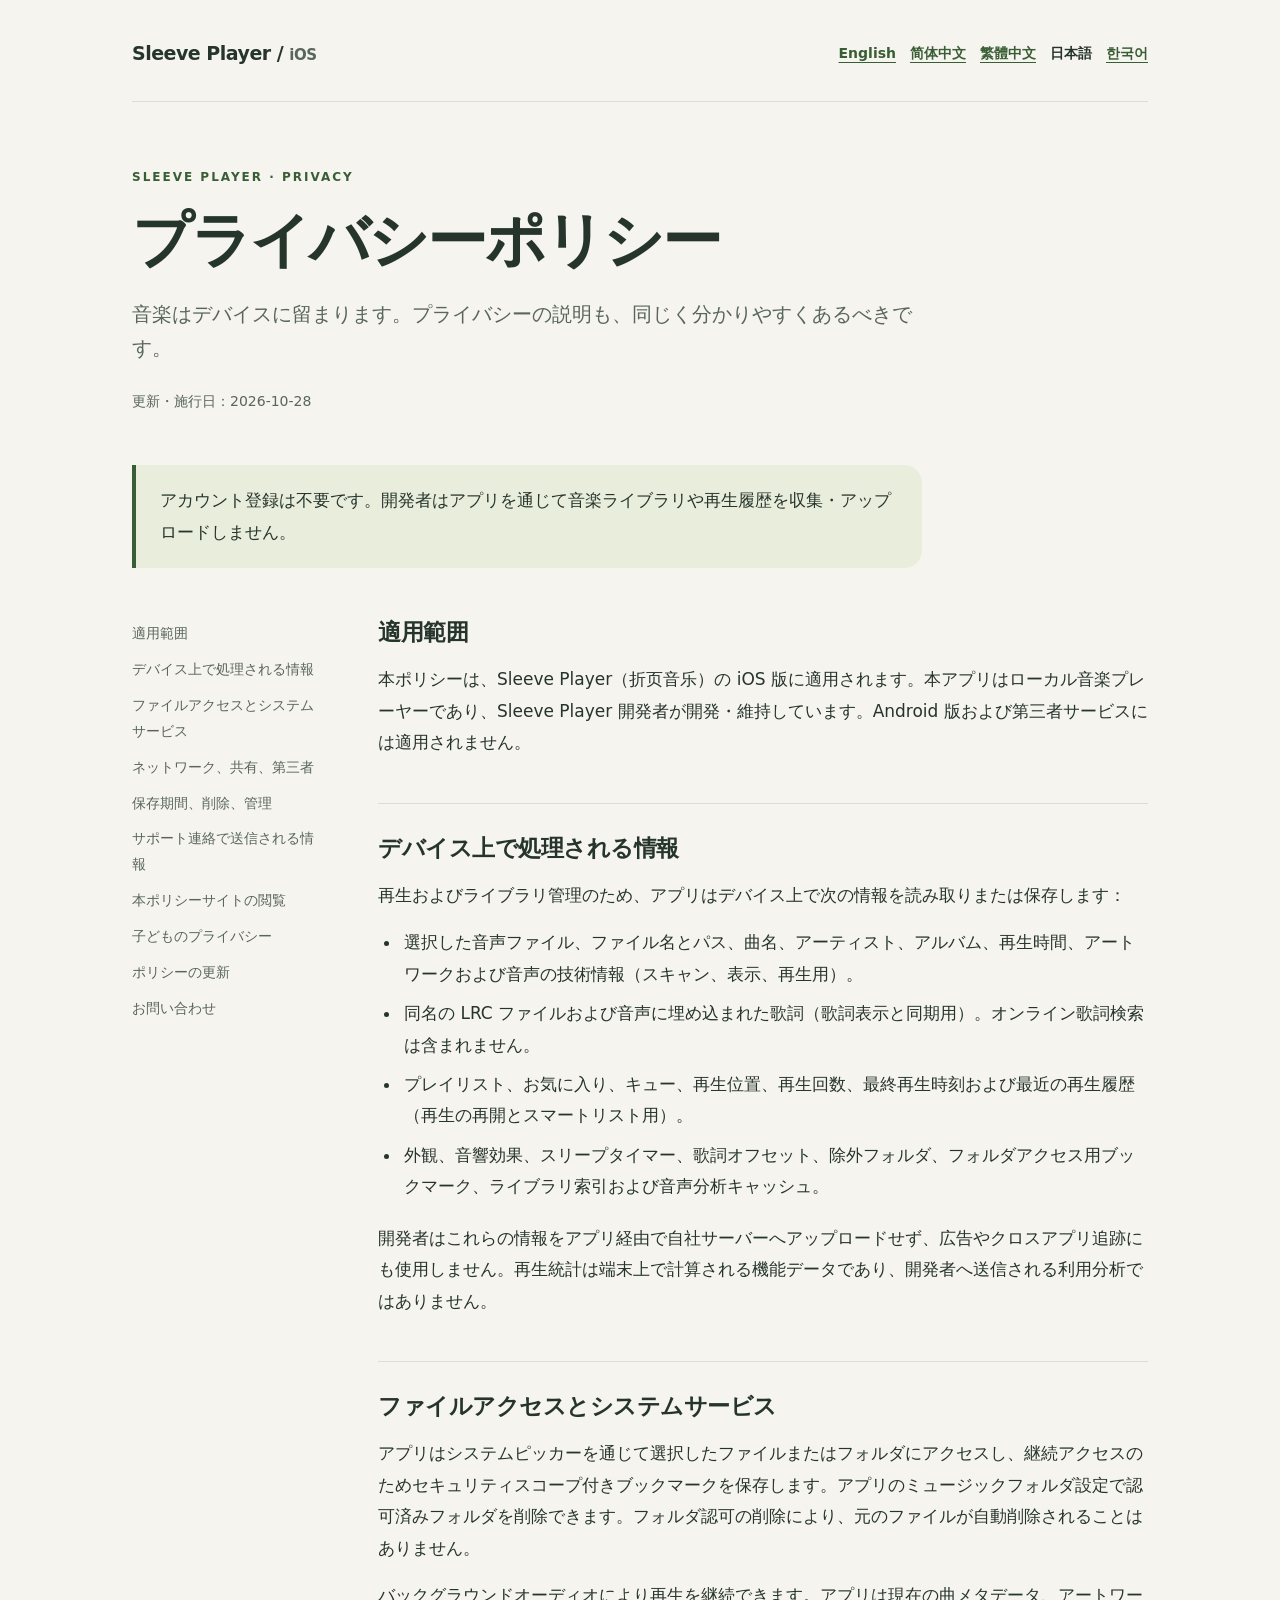
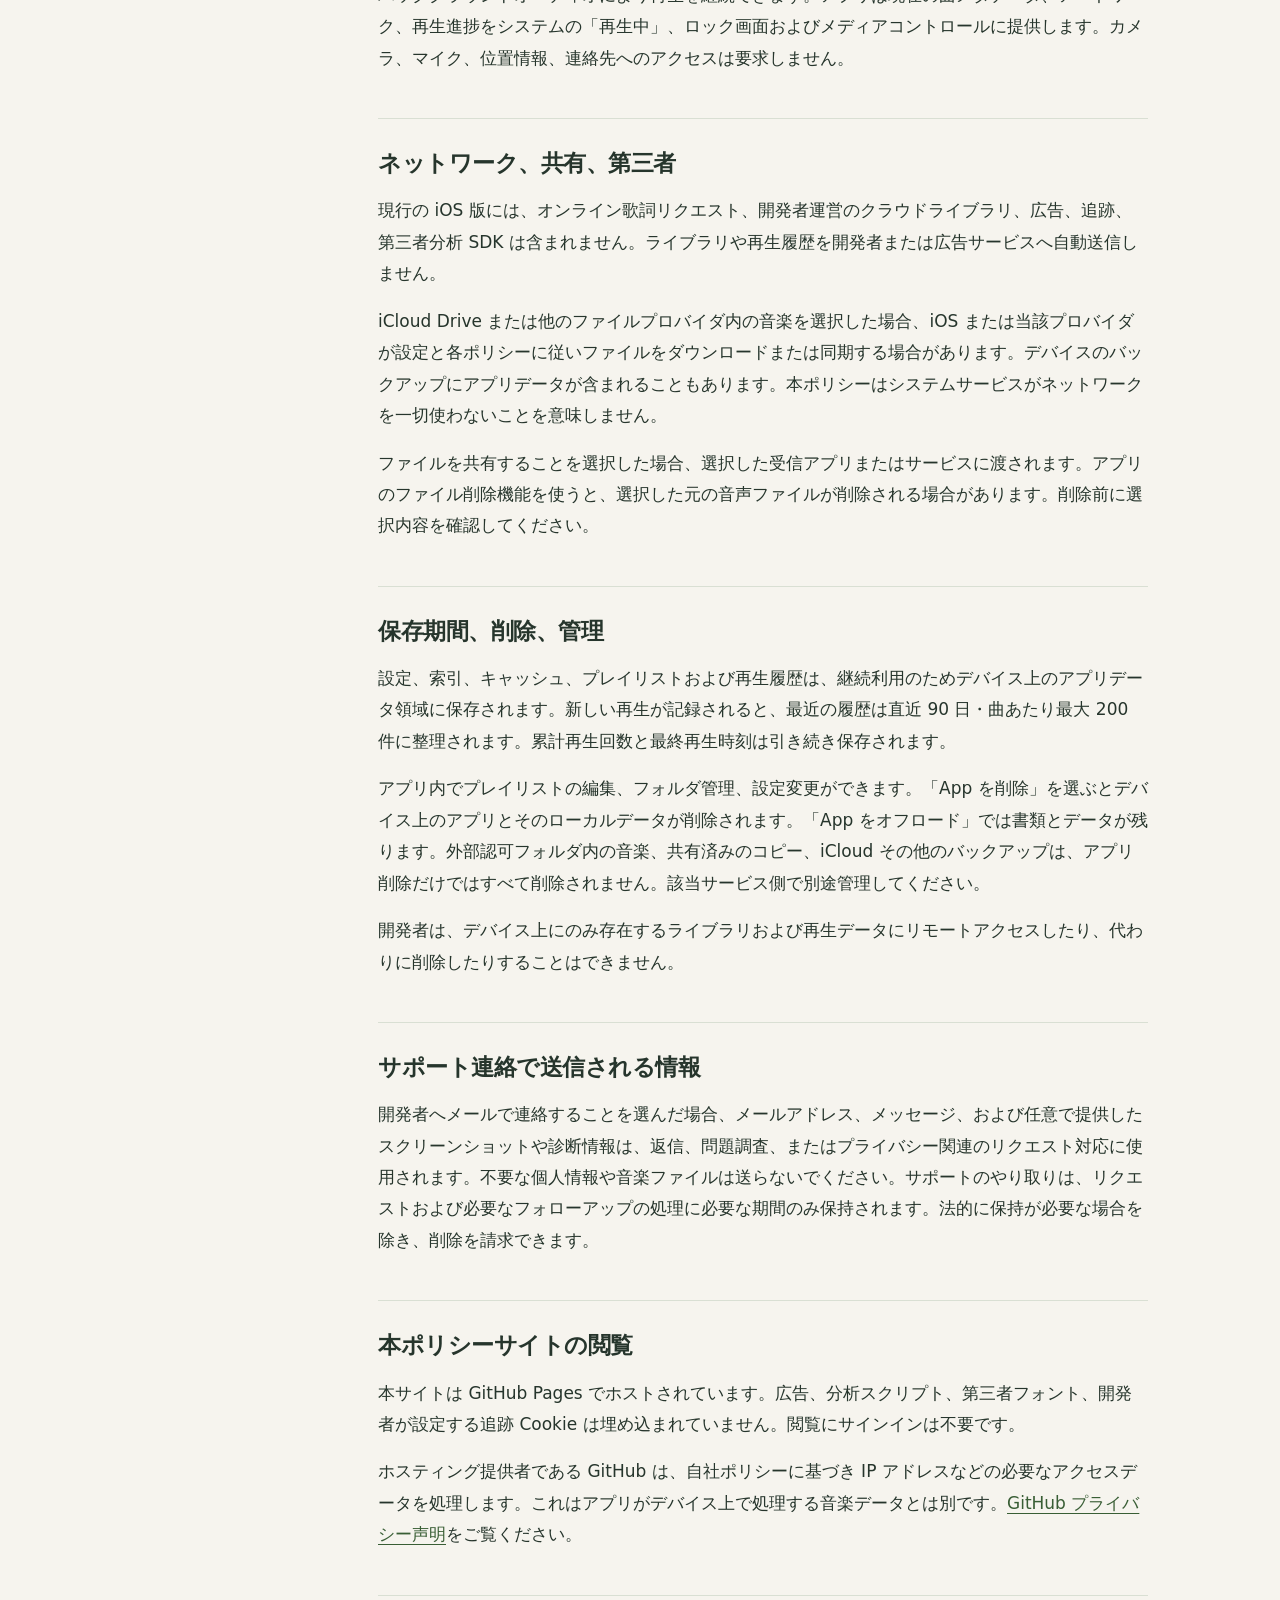
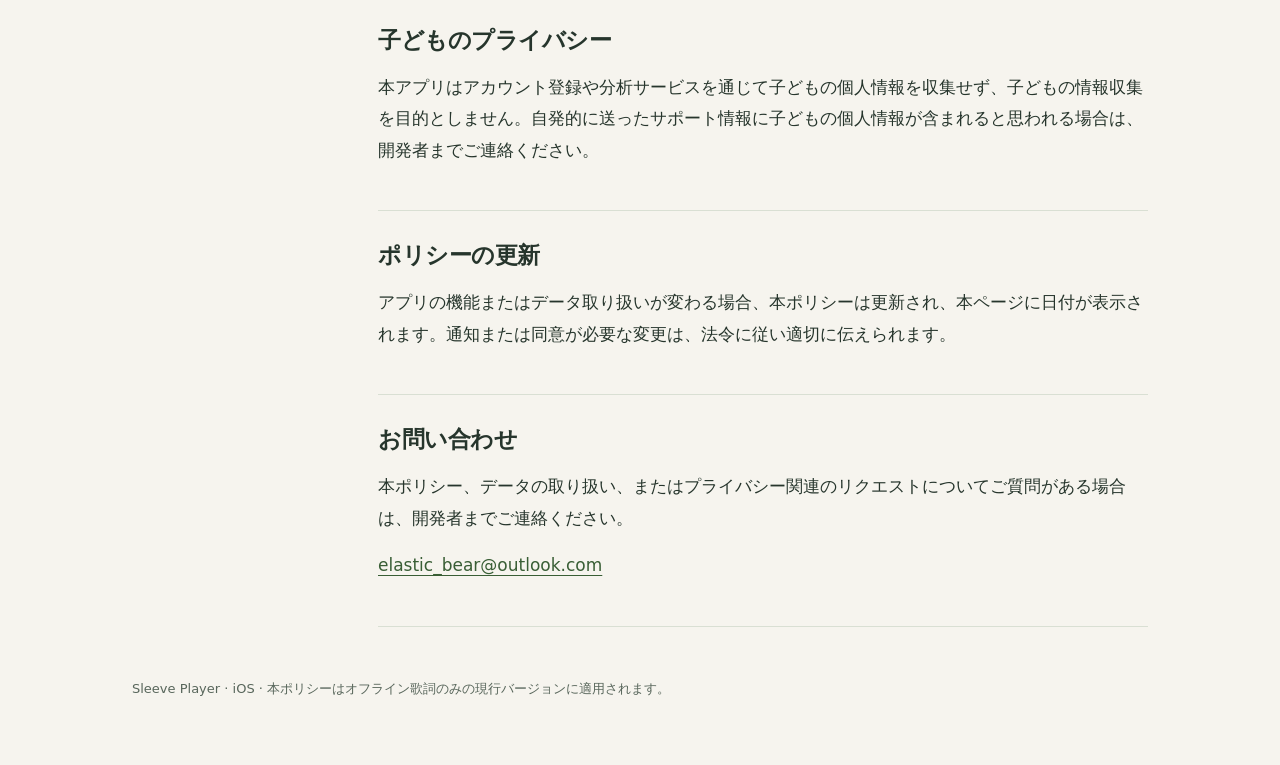
==== ja.html @ a783c84b "Add Sleeve Player iOS privacy policy (5 languages)" ====
<!doctype html>
<html lang="ja"><head><meta charset="utf-8"><meta name="viewport" content="width=device-width, initial-scale=1"><meta name="color-scheme" content="light dark"><meta name="referrer" content="no-referrer"><meta name="description" content="Sleeve Player iOS · プライバシーポリシー"><title>プライバシーポリシー · Sleeve Player</title><link rel="icon" href="data:image/svg+xml,%3Csvg xmlns=%22http://www.w3.org/2000/svg%22 viewBox=%220 0 32 32%22%3E%3Crect width=%2232%22 height=%2232%22 rx=%228%22 fill=%22%23395e35%22/%3E%3Ccircle cx=%2216%22 cy=%2216%22 r=%229%22 fill=%22%23e8eddc%22/%3E%3Ccircle cx=%2216%22 cy=%2216%22 r=%223%22 fill=%22%23395e35%22/%3E%3C/svg%3E"><link rel="stylesheet" href="style.css"><link rel="alternate" hreflang="en" href="index.html"><link rel="alternate" hreflang="zh-Hans" href="zh-hans.html"><link rel="alternate" hreflang="zh-Hant" href="zh-hant.html"><link rel="alternate" hreflang="ja" href="ja.html"><link rel="alternate" hreflang="ko" href="ko.html"><link rel="alternate" hreflang="x-default" href="index.html"></head>
<body><a class="skip" href="#policy">本文へスキップ</a><div class="shell"><div class="brand"><strong>Sleeve Player<span aria-hidden="true"> / </span><span class="note">iOS</span></strong><nav aria-label="Language"><a href="index.html" lang="en" hreflang="en">English</a><a href="zh-hans.html" lang="zh-Hans" hreflang="zh-Hans">简体中文</a><a href="zh-hant.html" lang="zh-Hant" hreflang="zh-Hant">繁體中文</a><span lang="ja" aria-current="page">日本語</span><a href="ko.html" lang="ko" hreflang="ko">한국어</a></nav></div><header><div class="eyebrow">SLEEVE PLAYER · PRIVACY</div><h1>プライバシーポリシー</h1><p class="lead">音楽はデバイスに留まります。プライバシーの説明も、同じく分かりやすくあるべきです。</p><p class="date">更新・施行日：2026-10-28</p></header><div class="summary"><p>アカウント登録は不要です。開発者はアプリを通じて音楽ライブラリや再生履歴を収集・アップロードしません。</p></div><main id="policy" class="layout"><aside aria-label="目次"><a href="#scope">適用範囲</a><a href="#local">デバイス上で処理される情報</a><a href="#permissions">ファイルアクセスとシステムサービス</a><a href="#network">ネットワーク、共有、第三者</a><a href="#retention">保存期間、削除、管理</a><a href="#support">サポート連絡で送信される情報</a><a href="#website">本ポリシーサイトの閲覧</a><a href="#children">子どものプライバシー</a><a href="#updates">ポリシーの更新</a><a href="#contact">お問い合わせ</a></aside><article><section id="scope"><h2>適用範囲</h2><p>本ポリシーは、Sleeve Player（折页音乐）の iOS 版に適用されます。本アプリはローカル音楽プレーヤーであり、Sleeve Player 開発者が開発・維持しています。Android 版および第三者サービスには適用されません。</p></section><section id="local"><h2>デバイス上で処理される情報</h2><p>再生およびライブラリ管理のため、アプリはデバイス上で次の情報を読み取りまたは保存します：</p><ul><li>選択した音声ファイル、ファイル名とパス、曲名、アーティスト、アルバム、再生時間、アートワークおよび音声の技術情報（スキャン、表示、再生用）。</li><li>同名の LRC ファイルおよび音声に埋め込まれた歌詞（歌詞表示と同期用）。オンライン歌詞検索は含まれません。</li><li>プレイリスト、お気に入り、キュー、再生位置、再生回数、最終再生時刻および最近の再生履歴（再生の再開とスマートリスト用）。</li><li>外観、音響効果、スリープタイマー、歌詞オフセット、除外フォルダ、フォルダアクセス用ブックマーク、ライブラリ索引および音声分析キャッシュ。</li></ul><p>開発者はこれらの情報をアプリ経由で自社サーバーへアップロードせず、広告やクロスアプリ追跡にも使用しません。再生統計は端末上で計算される機能データであり、開発者へ送信される利用分析ではありません。</p></section><section id="permissions"><h2>ファイルアクセスとシステムサービス</h2><p>アプリはシステムピッカーを通じて選択したファイルまたはフォルダにアクセスし、継続アクセスのためセキュリティスコープ付きブックマークを保存します。アプリのミュージックフォルダ設定で認可済みフォルダを削除できます。フォルダ認可の削除により、元のファイルが自動削除されることはありません。</p><p>バックグラウンドオーディオにより再生を継続できます。アプリは現在の曲メタデータ、アートワーク、再生進捗をシステムの「再生中」、ロック画面およびメディアコントロールに提供します。カメラ、マイク、位置情報、連絡先へのアクセスは要求しません。</p></section><section id="network"><h2>ネットワーク、共有、第三者</h2><p>現行の iOS 版には、オンライン歌詞リクエスト、開発者運営のクラウドライブラリ、広告、追跡、第三者分析 SDK は含まれません。ライブラリや再生履歴を開発者または広告サービスへ自動送信しません。</p><p>iCloud Drive または他のファイルプロバイダ内の音楽を選択した場合、iOS または当該プロバイダが設定と各ポリシーに従いファイルをダウンロードまたは同期する場合があります。デバイスのバックアップにアプリデータが含まれることもあります。本ポリシーはシステムサービスがネットワークを一切使わないことを意味しません。</p><p>ファイルを共有することを選択した場合、選択した受信アプリまたはサービスに渡されます。アプリのファイル削除機能を使うと、選択した元の音声ファイルが削除される場合があります。削除前に選択内容を確認してください。</p></section><section id="retention"><h2>保存期間、削除、管理</h2><p>設定、索引、キャッシュ、プレイリストおよび再生履歴は、継続利用のためデバイス上のアプリデータ領域に保存されます。新しい再生が記録されると、最近の履歴は直近 90 日・曲あたり最大 200 件に整理されます。累計再生回数と最終再生時刻は引き続き保存されます。</p><p>アプリ内でプレイリストの編集、フォルダ管理、設定変更ができます。「App を削除」を選ぶとデバイス上のアプリとそのローカルデータが削除されます。「App をオフロード」では書類とデータが残ります。外部認可フォルダ内の音楽、共有済みのコピー、iCloud その他のバックアップは、アプリ削除だけではすべて削除されません。該当サービス側で別途管理してください。</p><p>開発者は、デバイス上にのみ存在するライブラリおよび再生データにリモートアクセスしたり、代わりに削除したりすることはできません。</p></section><section id="support"><h2>サポート連絡で送信される情報</h2><p>開発者へメールで連絡することを選んだ場合、メールアドレス、メッセージ、および任意で提供したスクリーンショットや診断情報は、返信、問題調査、またはプライバシー関連のリクエスト対応に使用されます。不要な個人情報や音楽ファイルは送らないでください。サポートのやり取りは、リクエストおよび必要なフォローアップの処理に必要な期間のみ保持されます。法的に保持が必要な場合を除き、削除を請求できます。</p></section><section id="website"><h2>本ポリシーサイトの閲覧</h2><p>本サイトは GitHub Pages でホストされています。広告、分析スクリプト、第三者フォント、開発者が設定する追跡 Cookie は埋め込まれていません。閲覧にサインインは不要です。</p><p>ホスティング提供者である GitHub は、自社ポリシーに基づき IP アドレスなどの必要なアクセスデータを処理します。これはアプリがデバイス上で処理する音楽データとは別です。<a href="https://docs.github.com/en/site-policy/privacy-policies/github-general-privacy-statement" rel="noreferrer">GitHub プライバシー声明</a>をご覧ください。</p></section><section id="children"><h2>子どものプライバシー</h2><p>本アプリはアカウント登録や分析サービスを通じて子どもの個人情報を収集せず、子どもの情報収集を目的としません。自発的に送ったサポート情報に子どもの個人情報が含まれると思われる場合は、開発者までご連絡ください。</p></section><section id="updates"><h2>ポリシーの更新</h2><p>アプリの機能またはデータ取り扱いが変わる場合、本ポリシーは更新され、本ページに日付が表示されます。通知または同意が必要な変更は、法令に従い適切に伝えられます。</p></section><section id="contact"><h2>お問い合わせ</h2><p>本ポリシー、データの取り扱い、またはプライバシー関連のリクエストについてご質問がある場合は、開発者までご連絡ください。</p><p><a href="mailto:elastic_bear@outlook.com">elastic_bear@outlook.com</a></p></section></article></main><footer>Sleeve Player · iOS · 本ポリシーはオフライン歌詞のみの現行バージョンに適用されます。</footer></div></body></html>
---- style.css ----
:root{color-scheme:light dark;--bg:#f6f4ee;--paper:#fffefa;--ink:#26352c;--muted:#58665b;--line:#d9dfd3;--accent:#395e35;--wash:#e8eddc}*{box-sizing:border-box}html{scroll-behavior:smooth;scroll-padding-top:24px}body{margin:0;background:var(--bg);color:var(--ink);font:17px/1.85 system-ui,-apple-system,BlinkMacSystemFont,"Segoe UI",sans-serif}a{color:var(--accent);text-underline-offset:4px}a:focus-visible{outline:3px solid var(--accent);outline-offset:5px;border-radius:3px}.skip{position:absolute;left:16px;top:-100px;background:var(--paper);padding:8px 16px}.skip:focus{top:12px}.shell{max-width:1080px;margin:auto;padding:36px 32px 64px}.brand{display:flex;justify-content:space-between;align-items:center;gap:20px;padding-bottom:30px;border-bottom:1px solid var(--line);font-size:14px;font-weight:650}.brand strong{font-size:19px;letter-spacing:-.5px}.brand nav{display:flex;gap:10px 14px;flex-wrap:wrap;justify-content:flex-end;max-width:min(100%,420px)}header{padding:64px 0 34px;max-width:790px}.eyebrow{font-size:12px;font-weight:700;letter-spacing:2px;color:var(--accent)}h1{font-size:clamp(36px,6vw,60px);line-height:1.15;letter-spacing:-2px;margin:18px 0 22px}h2{font-size:23px;line-height:1.4;letter-spacing:-.5px;margin:0 0 16px}p{margin:0 0 16px}.lead{font-size:20px;color:var(--muted);line-height:1.7}.date{font-size:14px;color:var(--muted);margin-top:24px}.summary{border-left:4px solid var(--accent);padding:20px 24px;background:var(--wash);border-radius:0 18px 18px 0;max-width:790px}.summary p{margin:0}.layout{display:grid;grid-template-columns:190px minmax(0,1fr);gap:56px;padding-top:48px}aside{font-size:14px;align-self:start;position:sticky;top:24px}aside a{display:block;text-decoration:none;color:var(--muted);padding:5px 0}article{min-width:0}section{padding:0 0 28px;margin:0 0 28px;border-bottom:1px solid var(--line)}ul{padding-left:23px;margin:12px 0 20px}li{padding-left:3px;margin-bottom:8px}.note{font-size:15px;color:var(--muted)}footer{padding-top:22px;font-size:13px;color:var(--muted)}.contact-pending{border:1px dashed var(--line);padding:16px;border-radius:12px}.table-wrap{overflow-x:auto}table{border-collapse:collapse;width:100%;font-size:15px;margin:20px 0}th,td{border-bottom:1px solid var(--line);text-align:left;vertical-align:top;padding:12px 12px 12px 0}th{font-weight:650}th:first-child{width:28%}@media(max-width:720px){.shell{padding:24px 18px 44px}.brand{align-items:flex-start;flex-wrap:wrap}.brand nav{gap:8px 12px;max-width:100%;justify-content:flex-start;font-size:13px}header{padding-top:44px}.layout{grid-template-columns:1fr;gap:32px;padding-top:32px}aside{position:static;display:flex;flex-wrap:wrap;gap:4px 18px;border-bottom:1px solid var(--line);padding-bottom:22px}h1{letter-spacing:-1px}.lead{font-size:18px}.summary{padding:18px}body{font-size:16px}}@media(prefers-color-scheme:dark){:root{--bg:#17201b;--paper:#1c2820;--ink:#edf0e7;--muted:#b5c3b5;--line:#37473a;--accent:#bfd5a4;--wash:#253429}}@media(prefers-reduced-motion:reduce){html{scroll-behavior:auto}}@media print{body{background:white;color:black;font-size:11pt}.shell{padding:0}.brand nav,aside,.skip{display:none}.layout{display:block}header{padding-top:24px}section{break-inside:avoid}.summary{background:none}a{color:inherit}}
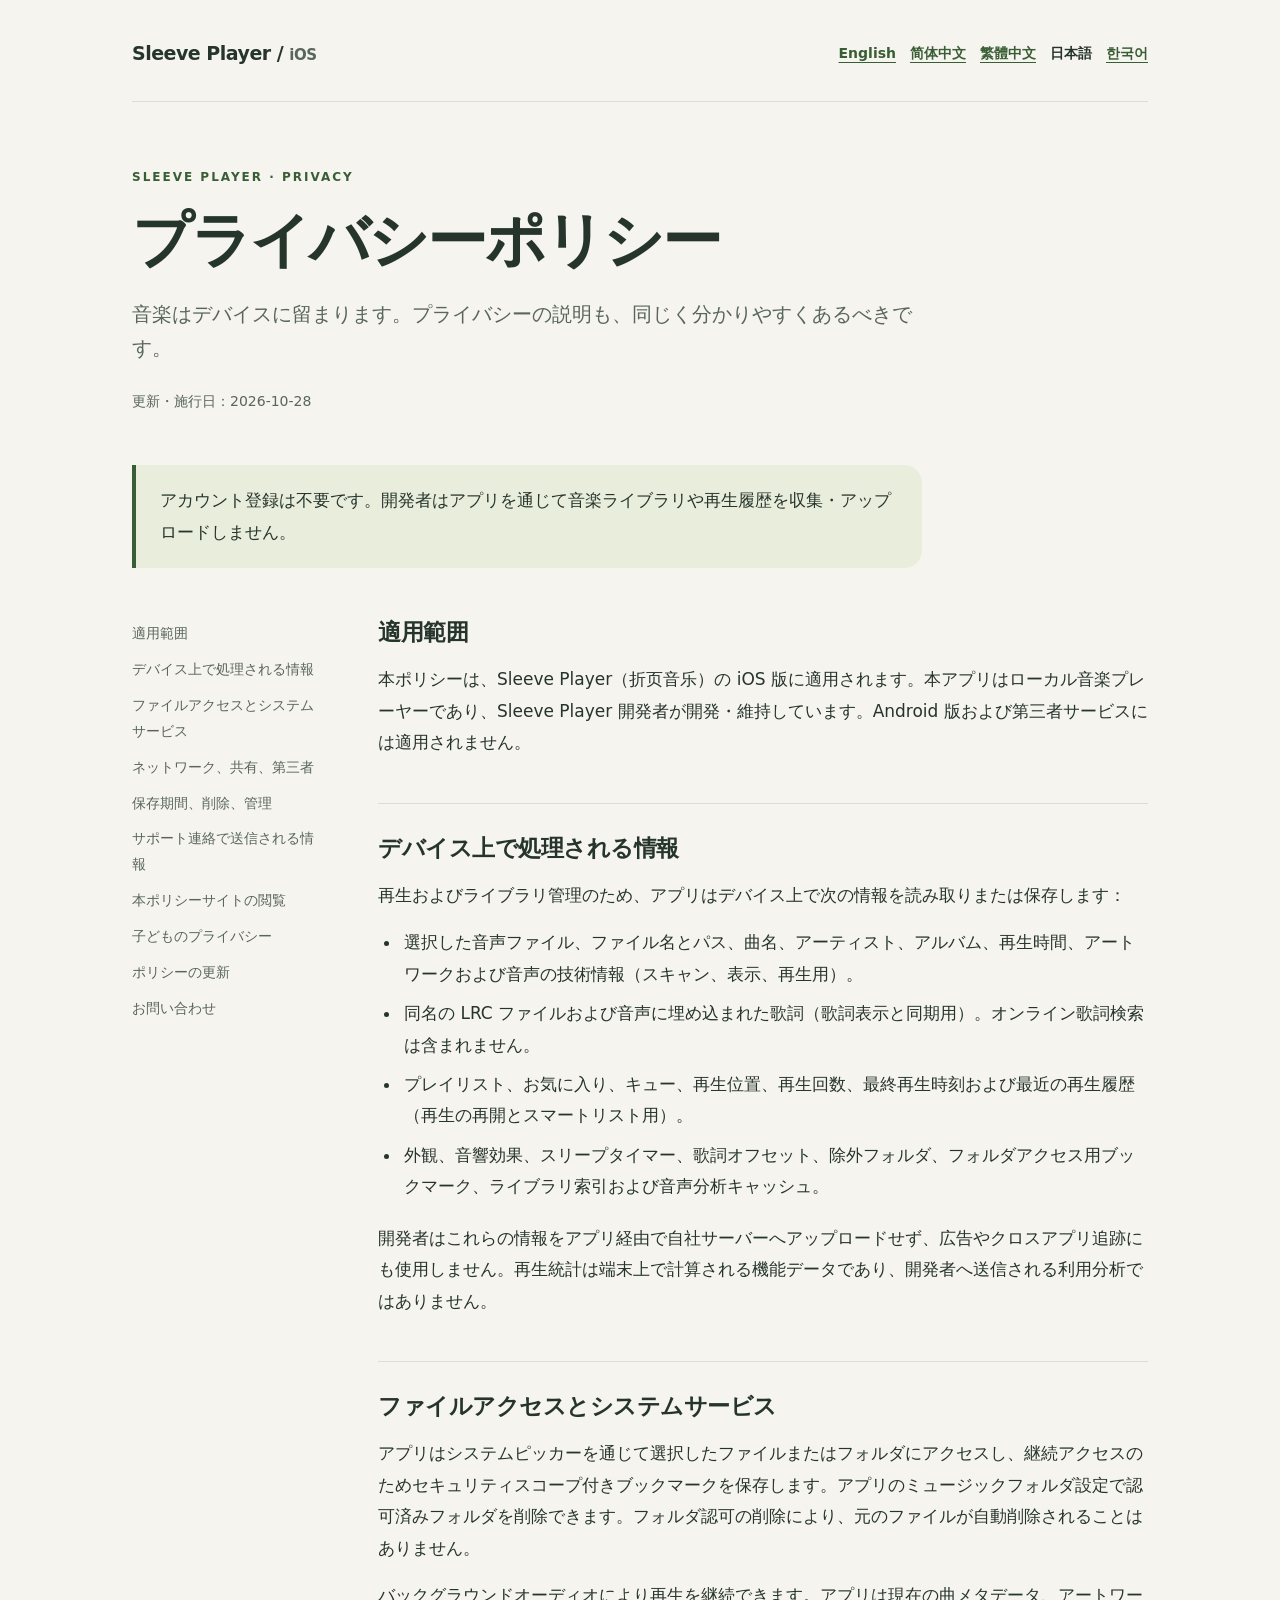
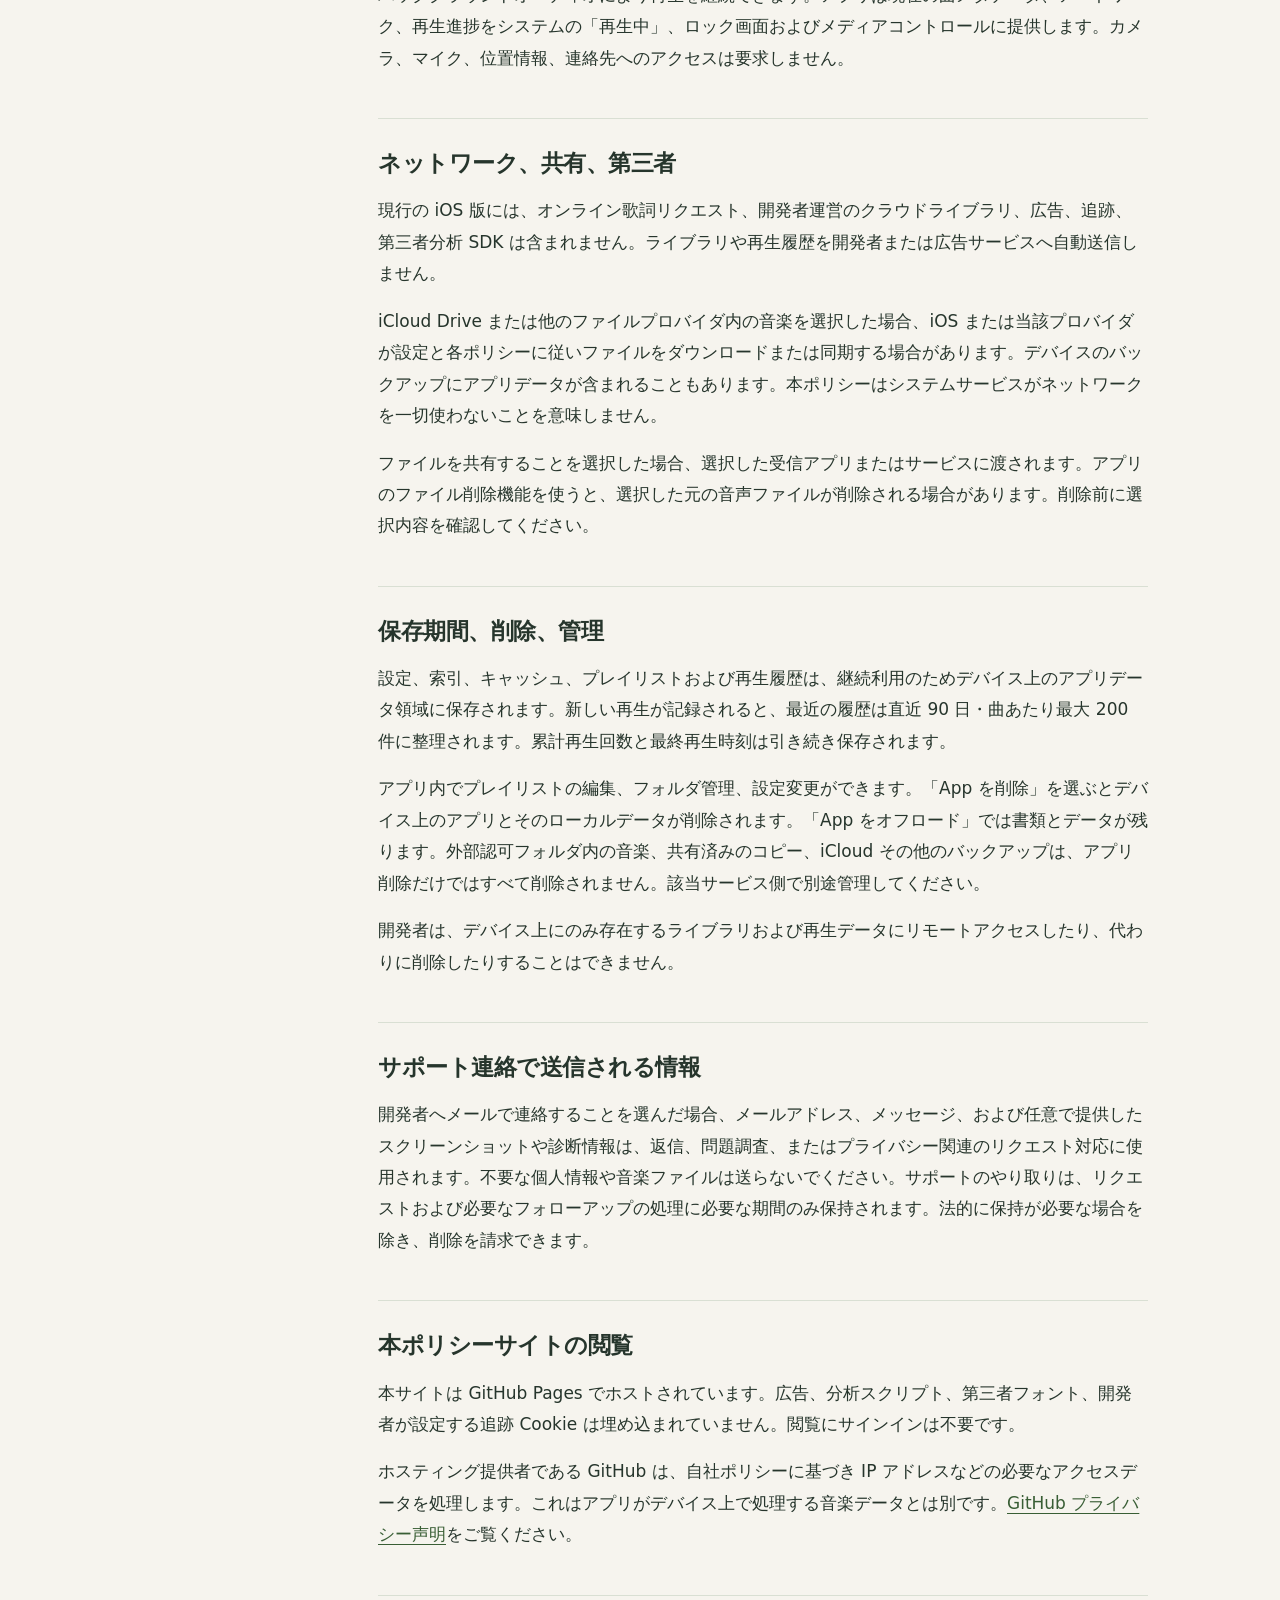
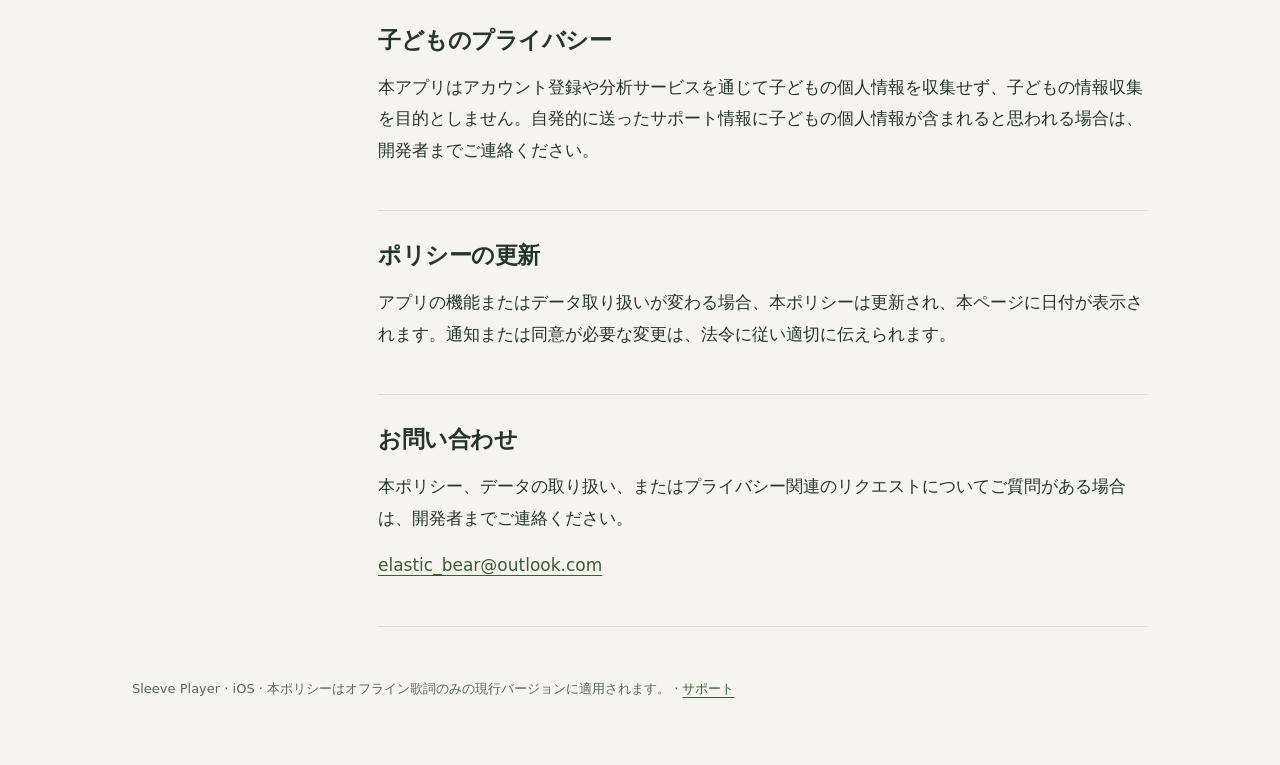
==== commit d1333fec: "Add Sleeve Player support pages (5 languages)" ====
--- a/ja.html
+++ b/ja.html
@@ -1,3 +1,3 @@
 <!doctype html>
 <html lang="ja"><head><meta charset="utf-8"><meta name="viewport" content="width=device-width, initial-scale=1"><meta name="color-scheme" content="light dark"><meta name="referrer" content="no-referrer"><meta name="description" content="Sleeve Player iOS · プライバシーポリシー"><title>プライバシーポリシー · Sleeve Player</title><link rel="icon" href="data:image/svg+xml,%3Csvg xmlns=%22http://www.w3.org/2000/svg%22 viewBox=%220 0 32 32%22%3E%3Crect width=%2232%22 height=%2232%22 rx=%228%22 fill=%22%23395e35%22/%3E%3Ccircle cx=%2216%22 cy=%2216%22 r=%229%22 fill=%22%23e8eddc%22/%3E%3Ccircle cx=%2216%22 cy=%2216%22 r=%223%22 fill=%22%23395e35%22/%3E%3C/svg%3E"><link rel="stylesheet" href="style.css"><link rel="alternate" hreflang="en" href="index.html"><link rel="alternate" hreflang="zh-Hans" href="zh-hans.html"><link rel="alternate" hreflang="zh-Hant" href="zh-hant.html"><link rel="alternate" hreflang="ja" href="ja.html"><link rel="alternate" hreflang="ko" href="ko.html"><link rel="alternate" hreflang="x-default" href="index.html"></head>
-<body><a class="skip" href="#policy">本文へスキップ</a><div class="shell"><div class="brand"><strong>Sleeve Player<span aria-hidden="true"> / </span><span class="note">iOS</span></strong><nav aria-label="Language"><a href="index.html" lang="en" hreflang="en">English</a><a href="zh-hans.html" lang="zh-Hans" hreflang="zh-Hans">简体中文</a><a href="zh-hant.html" lang="zh-Hant" hreflang="zh-Hant">繁體中文</a><span lang="ja" aria-current="page">日本語</span><a href="ko.html" lang="ko" hreflang="ko">한국어</a></nav></div><header><div class="eyebrow">SLEEVE PLAYER · PRIVACY</div><h1>プライバシーポリシー</h1><p class="lead">音楽はデバイスに留まります。プライバシーの説明も、同じく分かりやすくあるべきです。</p><p class="date">更新・施行日：2026-10-28</p></header><div class="summary"><p>アカウント登録は不要です。開発者はアプリを通じて音楽ライブラリや再生履歴を収集・アップロードしません。</p></div><main id="policy" class="layout"><aside aria-label="目次"><a href="#scope">適用範囲</a><a href="#local">デバイス上で処理される情報</a><a href="#permissions">ファイルアクセスとシステムサービス</a><a href="#network">ネットワーク、共有、第三者</a><a href="#retention">保存期間、削除、管理</a><a href="#support">サポート連絡で送信される情報</a><a href="#website">本ポリシーサイトの閲覧</a><a href="#children">子どものプライバシー</a><a href="#updates">ポリシーの更新</a><a href="#contact">お問い合わせ</a></aside><article><section id="scope"><h2>適用範囲</h2><p>本ポリシーは、Sleeve Player（折页音乐）の iOS 版に適用されます。本アプリはローカル音楽プレーヤーであり、Sleeve Player 開発者が開発・維持しています。Android 版および第三者サービスには適用されません。</p></section><section id="local"><h2>デバイス上で処理される情報</h2><p>再生およびライブラリ管理のため、アプリはデバイス上で次の情報を読み取りまたは保存します：</p><ul><li>選択した音声ファイル、ファイル名とパス、曲名、アーティスト、アルバム、再生時間、アートワークおよび音声の技術情報（スキャン、表示、再生用）。</li><li>同名の LRC ファイルおよび音声に埋め込まれた歌詞（歌詞表示と同期用）。オンライン歌詞検索は含まれません。</li><li>プレイリスト、お気に入り、キュー、再生位置、再生回数、最終再生時刻および最近の再生履歴（再生の再開とスマートリスト用）。</li><li>外観、音響効果、スリープタイマー、歌詞オフセット、除外フォルダ、フォルダアクセス用ブックマーク、ライブラリ索引および音声分析キャッシュ。</li></ul><p>開発者はこれらの情報をアプリ経由で自社サーバーへアップロードせず、広告やクロスアプリ追跡にも使用しません。再生統計は端末上で計算される機能データであり、開発者へ送信される利用分析ではありません。</p></section><section id="permissions"><h2>ファイルアクセスとシステムサービス</h2><p>アプリはシステムピッカーを通じて選択したファイルまたはフォルダにアクセスし、継続アクセスのためセキュリティスコープ付きブックマークを保存します。アプリのミュージックフォルダ設定で認可済みフォルダを削除できます。フォルダ認可の削除により、元のファイルが自動削除されることはありません。</p><p>バックグラウンドオーディオにより再生を継続できます。アプリは現在の曲メタデータ、アートワーク、再生進捗をシステムの「再生中」、ロック画面およびメディアコントロールに提供します。カメラ、マイク、位置情報、連絡先へのアクセスは要求しません。</p></section><section id="network"><h2>ネットワーク、共有、第三者</h2><p>現行の iOS 版には、オンライン歌詞リクエスト、開発者運営のクラウドライブラリ、広告、追跡、第三者分析 SDK は含まれません。ライブラリや再生履歴を開発者または広告サービスへ自動送信しません。</p><p>iCloud Drive または他のファイルプロバイダ内の音楽を選択した場合、iOS または当該プロバイダが設定と各ポリシーに従いファイルをダウンロードまたは同期する場合があります。デバイスのバックアップにアプリデータが含まれることもあります。本ポリシーはシステムサービスがネットワークを一切使わないことを意味しません。</p><p>ファイルを共有することを選択した場合、選択した受信アプリまたはサービスに渡されます。アプリのファイル削除機能を使うと、選択した元の音声ファイルが削除される場合があります。削除前に選択内容を確認してください。</p></section><section id="retention"><h2>保存期間、削除、管理</h2><p>設定、索引、キャッシュ、プレイリストおよび再生履歴は、継続利用のためデバイス上のアプリデータ領域に保存されます。新しい再生が記録されると、最近の履歴は直近 90 日・曲あたり最大 200 件に整理されます。累計再生回数と最終再生時刻は引き続き保存されます。</p><p>アプリ内でプレイリストの編集、フォルダ管理、設定変更ができます。「App を削除」を選ぶとデバイス上のアプリとそのローカルデータが削除されます。「App をオフロード」では書類とデータが残ります。外部認可フォルダ内の音楽、共有済みのコピー、iCloud その他のバックアップは、アプリ削除だけではすべて削除されません。該当サービス側で別途管理してください。</p><p>開発者は、デバイス上にのみ存在するライブラリおよび再生データにリモートアクセスしたり、代わりに削除したりすることはできません。</p></section><section id="support"><h2>サポート連絡で送信される情報</h2><p>開発者へメールで連絡することを選んだ場合、メールアドレス、メッセージ、および任意で提供したスクリーンショットや診断情報は、返信、問題調査、またはプライバシー関連のリクエスト対応に使用されます。不要な個人情報や音楽ファイルは送らないでください。サポートのやり取りは、リクエストおよび必要なフォローアップの処理に必要な期間のみ保持されます。法的に保持が必要な場合を除き、削除を請求できます。</p></section><section id="website"><h2>本ポリシーサイトの閲覧</h2><p>本サイトは GitHub Pages でホストされています。広告、分析スクリプト、第三者フォント、開発者が設定する追跡 Cookie は埋め込まれていません。閲覧にサインインは不要です。</p><p>ホスティング提供者である GitHub は、自社ポリシーに基づき IP アドレスなどの必要なアクセスデータを処理します。これはアプリがデバイス上で処理する音楽データとは別です。<a href="https://docs.github.com/en/site-policy/privacy-policies/github-general-privacy-statement" rel="noreferrer">GitHub プライバシー声明</a>をご覧ください。</p></section><section id="children"><h2>子どものプライバシー</h2><p>本アプリはアカウント登録や分析サービスを通じて子どもの個人情報を収集せず、子どもの情報収集を目的としません。自発的に送ったサポート情報に子どもの個人情報が含まれると思われる場合は、開発者までご連絡ください。</p></section><section id="updates"><h2>ポリシーの更新</h2><p>アプリの機能またはデータ取り扱いが変わる場合、本ポリシーは更新され、本ページに日付が表示されます。通知または同意が必要な変更は、法令に従い適切に伝えられます。</p></section><section id="contact"><h2>お問い合わせ</h2><p>本ポリシー、データの取り扱い、またはプライバシー関連のリクエストについてご質問がある場合は、開発者までご連絡ください。</p><p><a href="mailto:elastic_bear@outlook.com">elastic_bear@outlook.com</a></p></section></article></main><footer>Sleeve Player · iOS · 本ポリシーはオフライン歌詞のみの現行バージョンに適用されます。</footer></div></body></html>
+<body><a class="skip" href="#policy">本文へスキップ</a><div class="shell"><div class="brand"><strong>Sleeve Player<span aria-hidden="true"> / </span><span class="note">iOS</span></strong><nav aria-label="Language"><a href="index.html" lang="en" hreflang="en">English</a><a href="zh-hans.html" lang="zh-Hans" hreflang="zh-Hans">简体中文</a><a href="zh-hant.html" lang="zh-Hant" hreflang="zh-Hant">繁體中文</a><span lang="ja" aria-current="page">日本語</span><a href="ko.html" lang="ko" hreflang="ko">한국어</a></nav></div><header><div class="eyebrow">SLEEVE PLAYER · PRIVACY</div><h1>プライバシーポリシー</h1><p class="lead">音楽はデバイスに留まります。プライバシーの説明も、同じく分かりやすくあるべきです。</p><p class="date">更新・施行日：2026-10-28</p></header><div class="summary"><p>アカウント登録は不要です。開発者はアプリを通じて音楽ライブラリや再生履歴を収集・アップロードしません。</p></div><main id="policy" class="layout"><aside aria-label="目次"><a href="#scope">適用範囲</a><a href="#local">デバイス上で処理される情報</a><a href="#permissions">ファイルアクセスとシステムサービス</a><a href="#network">ネットワーク、共有、第三者</a><a href="#retention">保存期間、削除、管理</a><a href="#support">サポート連絡で送信される情報</a><a href="#website">本ポリシーサイトの閲覧</a><a href="#children">子どものプライバシー</a><a href="#updates">ポリシーの更新</a><a href="#contact">お問い合わせ</a></aside><article><section id="scope"><h2>適用範囲</h2><p>本ポリシーは、Sleeve Player（折页音乐）の iOS 版に適用されます。本アプリはローカル音楽プレーヤーであり、Sleeve Player 開発者が開発・維持しています。Android 版および第三者サービスには適用されません。</p></section><section id="local"><h2>デバイス上で処理される情報</h2><p>再生およびライブラリ管理のため、アプリはデバイス上で次の情報を読み取りまたは保存します：</p><ul><li>選択した音声ファイル、ファイル名とパス、曲名、アーティスト、アルバム、再生時間、アートワークおよび音声の技術情報（スキャン、表示、再生用）。</li><li>同名の LRC ファイルおよび音声に埋め込まれた歌詞（歌詞表示と同期用）。オンライン歌詞検索は含まれません。</li><li>プレイリスト、お気に入り、キュー、再生位置、再生回数、最終再生時刻および最近の再生履歴（再生の再開とスマートリスト用）。</li><li>外観、音響効果、スリープタイマー、歌詞オフセット、除外フォルダ、フォルダアクセス用ブックマーク、ライブラリ索引および音声分析キャッシュ。</li></ul><p>開発者はこれらの情報をアプリ経由で自社サーバーへアップロードせず、広告やクロスアプリ追跡にも使用しません。再生統計は端末上で計算される機能データであり、開発者へ送信される利用分析ではありません。</p></section><section id="permissions"><h2>ファイルアクセスとシステムサービス</h2><p>アプリはシステムピッカーを通じて選択したファイルまたはフォルダにアクセスし、継続アクセスのためセキュリティスコープ付きブックマークを保存します。アプリのミュージックフォルダ設定で認可済みフォルダを削除できます。フォルダ認可の削除により、元のファイルが自動削除されることはありません。</p><p>バックグラウンドオーディオにより再生を継続できます。アプリは現在の曲メタデータ、アートワーク、再生進捗をシステムの「再生中」、ロック画面およびメディアコントロールに提供します。カメラ、マイク、位置情報、連絡先へのアクセスは要求しません。</p></section><section id="network"><h2>ネットワーク、共有、第三者</h2><p>現行の iOS 版には、オンライン歌詞リクエスト、開発者運営のクラウドライブラリ、広告、追跡、第三者分析 SDK は含まれません。ライブラリや再生履歴を開発者または広告サービスへ自動送信しません。</p><p>iCloud Drive または他のファイルプロバイダ内の音楽を選択した場合、iOS または当該プロバイダが設定と各ポリシーに従いファイルをダウンロードまたは同期する場合があります。デバイスのバックアップにアプリデータが含まれることもあります。本ポリシーはシステムサービスがネットワークを一切使わないことを意味しません。</p><p>ファイルを共有することを選択した場合、選択した受信アプリまたはサービスに渡されます。アプリのファイル削除機能を使うと、選択した元の音声ファイルが削除される場合があります。削除前に選択内容を確認してください。</p></section><section id="retention"><h2>保存期間、削除、管理</h2><p>設定、索引、キャッシュ、プレイリストおよび再生履歴は、継続利用のためデバイス上のアプリデータ領域に保存されます。新しい再生が記録されると、最近の履歴は直近 90 日・曲あたり最大 200 件に整理されます。累計再生回数と最終再生時刻は引き続き保存されます。</p><p>アプリ内でプレイリストの編集、フォルダ管理、設定変更ができます。「App を削除」を選ぶとデバイス上のアプリとそのローカルデータが削除されます。「App をオフロード」では書類とデータが残ります。外部認可フォルダ内の音楽、共有済みのコピー、iCloud その他のバックアップは、アプリ削除だけではすべて削除されません。該当サービス側で別途管理してください。</p><p>開発者は、デバイス上にのみ存在するライブラリおよび再生データにリモートアクセスしたり、代わりに削除したりすることはできません。</p></section><section id="support"><h2>サポート連絡で送信される情報</h2><p>開発者へメールで連絡することを選んだ場合、メールアドレス、メッセージ、および任意で提供したスクリーンショットや診断情報は、返信、問題調査、またはプライバシー関連のリクエスト対応に使用されます。不要な個人情報や音楽ファイルは送らないでください。サポートのやり取りは、リクエストおよび必要なフォローアップの処理に必要な期間のみ保持されます。法的に保持が必要な場合を除き、削除を請求できます。</p></section><section id="website"><h2>本ポリシーサイトの閲覧</h2><p>本サイトは GitHub Pages でホストされています。広告、分析スクリプト、第三者フォント、開発者が設定する追跡 Cookie は埋め込まれていません。閲覧にサインインは不要です。</p><p>ホスティング提供者である GitHub は、自社ポリシーに基づき IP アドレスなどの必要なアクセスデータを処理します。これはアプリがデバイス上で処理する音楽データとは別です。<a href="https://docs.github.com/en/site-policy/privacy-policies/github-general-privacy-statement" rel="noreferrer">GitHub プライバシー声明</a>をご覧ください。</p></section><section id="children"><h2>子どものプライバシー</h2><p>本アプリはアカウント登録や分析サービスを通じて子どもの個人情報を収集せず、子どもの情報収集を目的としません。自発的に送ったサポート情報に子どもの個人情報が含まれると思われる場合は、開発者までご連絡ください。</p></section><section id="updates"><h2>ポリシーの更新</h2><p>アプリの機能またはデータ取り扱いが変わる場合、本ポリシーは更新され、本ページに日付が表示されます。通知または同意が必要な変更は、法令に従い適切に伝えられます。</p></section><section id="contact"><h2>お問い合わせ</h2><p>本ポリシー、データの取り扱い、またはプライバシー関連のリクエストについてご質問がある場合は、開発者までご連絡ください。</p><p><a href="mailto:elastic_bear@outlook.com">elastic_bear@outlook.com</a></p></section></article></main><footer>Sleeve Player · iOS · 本ポリシーはオフライン歌詞のみの現行バージョンに適用されます。 · <a href="support-ja.html">サポート</a></footer></div></body></html>
